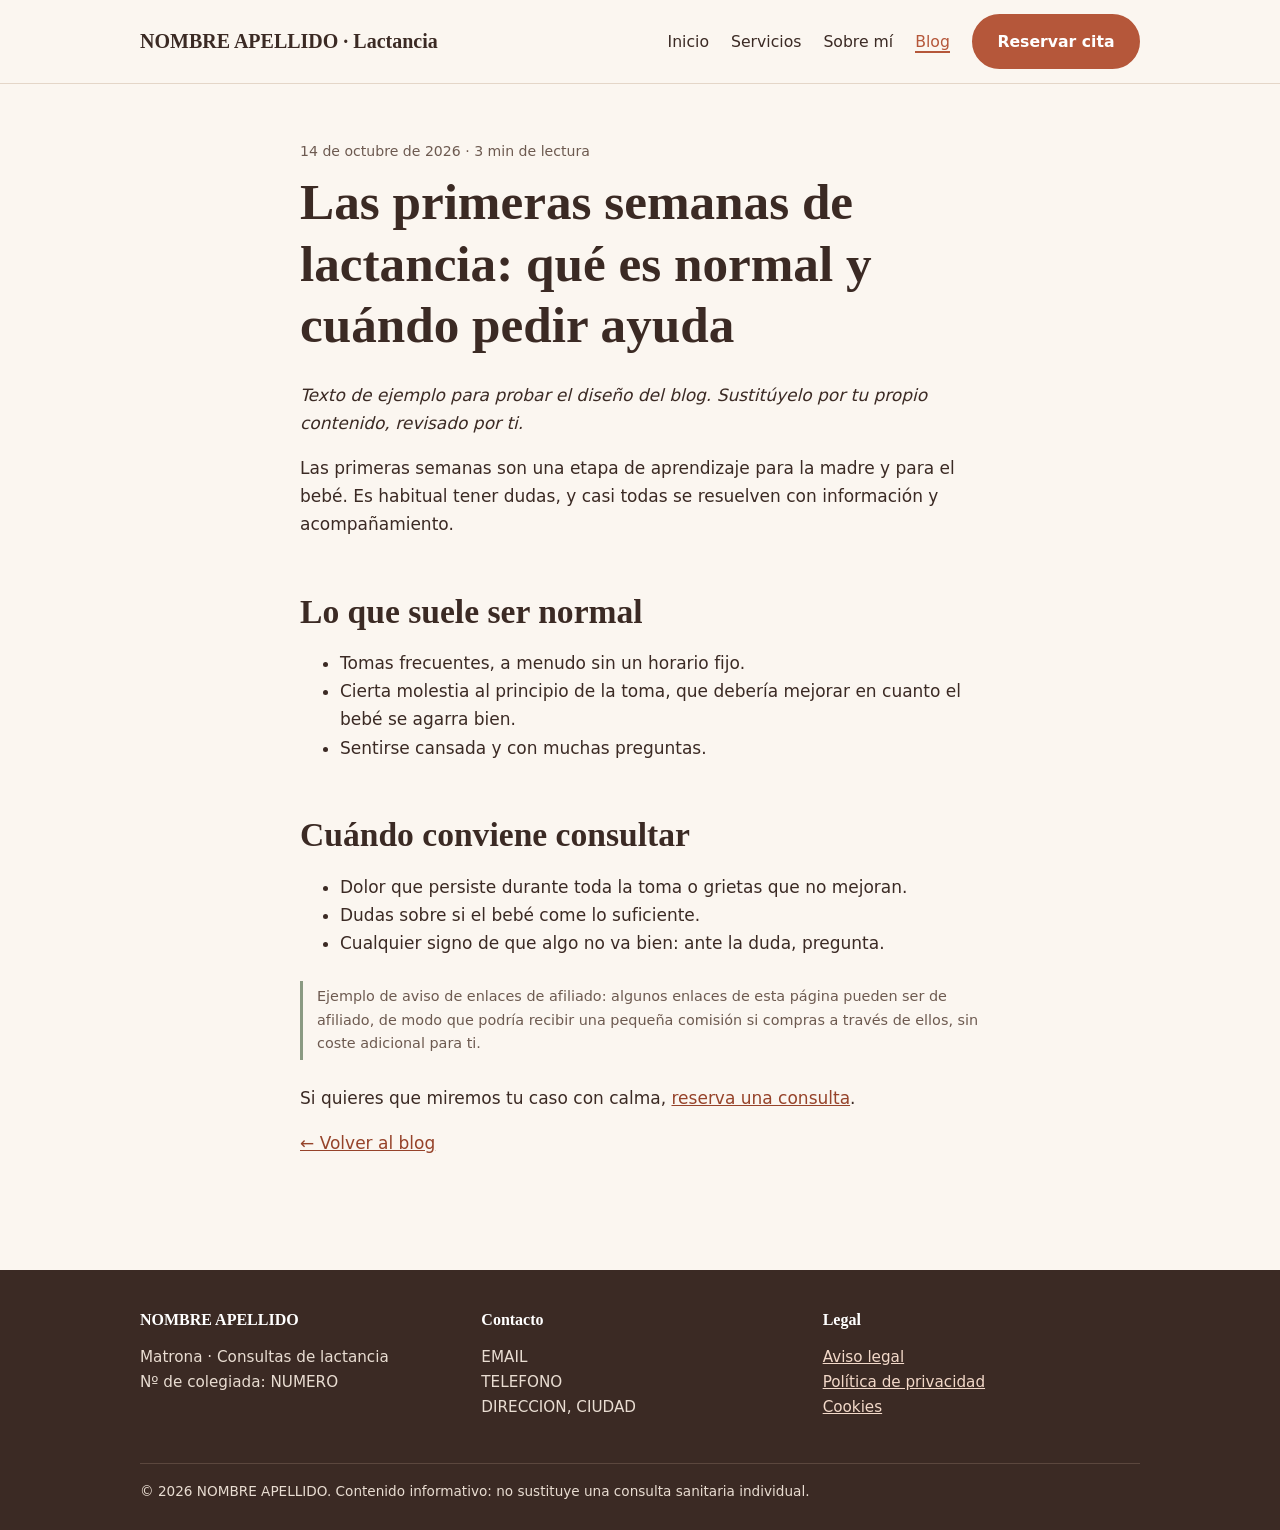
==== articulo-primeras-semanas.html @ ddde4c58 "First version" ====
<!doctype html>
<html lang="es">
<head>
  <meta charset="utf-8">
  <meta name="viewport" content="width=device-width, initial-scale=1">
  <title>Las primeras semanas de lactancia · NOMBRE APELLIDO, matrona</title>
  <meta name="description" content="Qué suele ser normal en las primeras semanas de lactancia y cuándo conviene pedir ayuda.">
  <link rel="stylesheet" href="styles.css">
</head>
<body>
  <header class="sitio">
    <div class="wrap">
      <a class="marca" href="index.html">NOMBRE APELLIDO · Lactancia</a>
      <nav aria-label="Principal">
        <ul>
          <li><a href="index.html">Inicio</a></li>
          <li><a href="servicios.html">Servicios</a></li>
          <li><a href="sobre-mi.html">Sobre mí</a></li>
          <li><a href="blog.html" aria-current="page">Blog</a></li>
          <li><a class="boton" href="reservar.html">Reservar cita</a></li>
        </ul>
      </nav>
    </div>
  </header>

  <main>
    <section class="bloque">
      <div class="wrap estrecho">
        <article class="texto">
          <div class="meta">14 de octubre de 2026 · 3 min de lectura</div>
          <h1>Las primeras semanas de lactancia: qué es normal y cuándo pedir ayuda</h1>

          <p><em>Texto de ejemplo para probar el diseño del blog. Sustitúyelo por tu propio contenido, revisado por ti.</em></p>

          <p>Las primeras semanas son una etapa de aprendizaje para la madre y para el bebé. Es habitual tener dudas, y casi todas se resuelven con información y acompañamiento.</p>

          <h2>Lo que suele ser normal</h2>
          <ul>
            <li>Tomas frecuentes, a menudo sin un horario fijo.</li>
            <li>Cierta molestia al principio de la toma, que debería mejorar en cuanto el bebé se agarra bien.</li>
            <li>Sentirse cansada y con muchas preguntas.</li>
          </ul>

          <h2>Cuándo conviene consultar</h2>
          <ul>
            <li>Dolor que persiste durante toda la toma o grietas que no mejoran.</li>
            <li>Dudas sobre si el bebé come lo suficiente.</li>
            <li>Cualquier signo de que algo no va bien: ante la duda, pregunta.</li>
          </ul>

          <div class="divulgacion">
            Ejemplo de aviso de enlaces de afiliado: algunos enlaces de esta página pueden ser de afiliado, de modo que podría recibir una pequeña comisión si compras a través de ellos, sin coste adicional para ti.
          </div>

          <p>Si quieres que miremos tu caso con calma, <a href="reservar.html">reserva una consulta</a>.</p>
          <p><a href="blog.html">← Volver al blog</a></p>
        </article>
      </div>
    </section>
  </main>

  <footer class="sitio">
    <div class="wrap">
      <div class="columnas">
        <div>
          <h3>NOMBRE APELLIDO</h3>
          <p>Matrona · Consultas de lactancia<br>Nº de colegiada: NUMERO</p>
        </div>
        <div>
          <h3>Contacto</h3>
          <p>EMAIL<br>TELEFONO<br>DIRECCION, CIUDAD</p>
        </div>
        <div>
          <h3>Legal</h3>
          <p><a href="aviso-legal.html">Aviso legal</a><br><a href="aviso-legal.html#privacidad">Política de privacidad</a><br><a href="aviso-legal.html#cookies">Cookies</a></p>
        </div>
      </div>
      <div class="copia">© 2026 NOMBRE APELLIDO. Contenido informativo: no sustituye una consulta sanitaria individual.</div>
    </div>
  </footer>
</body>
</html>
---- styles.css ----
:root {
  --crema: #fbf6f0;
  --crema-2: #f3e9de;
  --tinta: #3b2a24;
  --tinta-suave: #6d5a50;
  --terracota: #b5573a;
  --terracota-oscuro: #96432a;
  --salvia: #8a9a82;
  --linea: #e4d6c8;
  --radio: 14px;
}

* { box-sizing: border-box; }

html { scroll-behavior: smooth; }

body {
  margin: 0;
  background: var(--crema);
  color: var(--tinta);
  font-family: system-ui, -apple-system, "Segoe UI", Roboto, sans-serif;
  line-height: 1.65;
  font-size: 17px;
}

h1, h2, h3 {
  font-family: Georgia, "Times New Roman", serif;
  font-weight: 600;
  line-height: 1.2;
  margin: 0 0 .5em;
}
h1 { font-size: clamp(2rem, 5vw, 3.2rem); }
h2 { font-size: clamp(1.5rem, 3.5vw, 2.1rem); }
h3 { font-size: 1.2rem; }

a { color: var(--terracota-oscuro); }
a:hover { color: var(--terracota); }

.wrap { max-width: 1040px; margin: 0 auto; padding: 0 20px; }
.estrecho { max-width: 720px; }

/* Cabecera */
header.sitio {
  background: var(--crema);
  border-bottom: 1px solid var(--linea);
  position: sticky;
  top: 0;
  z-index: 10;
}
header.sitio .wrap {
  display: flex;
  align-items: center;
  justify-content: space-between;
  gap: 16px;
  padding-top: 14px;
  padding-bottom: 14px;
  flex-wrap: wrap;
}
.marca {
  font-family: Georgia, serif;
  font-size: 1.25rem;
  font-weight: 600;
  color: var(--tinta);
  text-decoration: none;
}
nav ul {
  list-style: none;
  display: flex;
  gap: 6px 22px;
  margin: 0;
  padding: 0;
  flex-wrap: wrap;
  align-items: center;
}
nav a {
  text-decoration: none;
  color: var(--tinta);
  font-size: .98rem;
}
nav a:hover, nav a[aria-current="page"] { color: var(--terracota); }
nav a[aria-current="page"] { border-bottom: 2px solid var(--terracota); }

/* Botones */
.boton {
  display: inline-block;
  background: var(--terracota);
  color: #fff;
  padding: .8em 1.5em;
  border-radius: 999px;
  text-decoration: none;
  font-weight: 600;
  border: 2px solid var(--terracota);
  transition: background .15s;
}
.boton:hover { background: var(--terracota-oscuro); border-color: var(--terracota-oscuro); color: #fff; }
.boton.suave { background: transparent; color: var(--terracota-oscuro); }
.boton.suave:hover { background: var(--crema-2); color: var(--terracota-oscuro); }

/* Portada */
.portada { padding: 72px 0 56px; }
.portada .wrap {
  display: grid;
  grid-template-columns: 1.15fr .85fr;
  gap: 40px;
  align-items: center;
}
.portada p.entrada { font-size: 1.2rem; color: var(--tinta-suave); max-width: 34em; }
.portada .acciones { display: flex; gap: 12px; flex-wrap: wrap; margin-top: 24px; }
.retrato {
  aspect-ratio: 4 / 5;
  border-radius: 200px 200px var(--radio) var(--radio);
  background: linear-gradient(160deg, var(--crema-2), #ead7c4);
  border: 1px solid var(--linea);
  display: flex;
  align-items: center;
  justify-content: center;
  text-align: center;
  padding: 24px;
  color: var(--tinta-suave);
  font-size: .95rem;
}

/* Secciones */
section.bloque { padding: 56px 0; }
section.bloque.alt { background: var(--crema-2); }
.cabecera-bloque { margin-bottom: 28px; max-width: 40em; }
.cabecera-bloque p { color: var(--tinta-suave); margin: 0; }

.tarjetas {
  display: grid;
  grid-template-columns: repeat(auto-fit, minmax(250px, 1fr));
  gap: 20px;
}
.tarjeta {
  background: #fff;
  border: 1px solid var(--linea);
  border-radius: var(--radio);
  padding: 24px;
  display: flex;
  flex-direction: column;
}
.tarjeta p { margin: 0 0 12px; color: var(--tinta-suave); }
.tarjeta .detalle { font-size: .92rem; color: var(--tinta-suave); margin-top: auto; padding-top: 12px; border-top: 1px dashed var(--linea); }
.precio {
  font-family: Georgia, serif;
  font-size: 1.6rem;
  color: var(--terracota-oscuro);
  margin: 4px 0 8px;
}

.pasos { counter-reset: paso; list-style: none; padding: 0; margin: 0; display: grid; gap: 16px; }
.pasos li {
  counter-increment: paso;
  position: relative;
  padding-left: 52px;
}
.pasos li::before {
  content: counter(paso);
  position: absolute;
  left: 0;
  top: 0;
  width: 36px;
  height: 36px;
  border-radius: 50%;
  background: var(--salvia);
  color: #fff;
  font-weight: 700;
  display: flex;
  align-items: center;
  justify-content: center;
}

/* Reserva */
.reserva-marco {
  border: 1px solid var(--linea);
  border-radius: var(--radio);
  overflow: hidden;
  background: #fff;
}
.reserva-marco iframe { width: 100%; height: 720px; border: 0; display: block; }

.aviso {
  background: #fff8e6;
  border: 1px solid #ecd9a0;
  border-radius: var(--radio);
  padding: 14px 18px;
  font-size: .95rem;
  margin: 0 0 24px;
}

/* Blog */
.lista-articulos { display: grid; gap: 20px; }
.articulo-resumen {
  background: #fff;
  border: 1px solid var(--linea);
  border-radius: var(--radio);
  padding: 24px;
}
.articulo-resumen h3 { margin-bottom: .3em; }
.articulo-resumen h3 a { text-decoration: none; color: var(--tinta); }
.articulo-resumen h3 a:hover { color: var(--terracota); }
.meta { font-size: .88rem; color: var(--tinta-suave); margin-bottom: 8px; }

article.texto h2 { margin-top: 1.6em; }
article.texto p, article.texto li { max-width: 40em; }

.divulgacion {
  font-size: .9rem;
  color: var(--tinta-suave);
  border-left: 3px solid var(--salvia);
  padding: 4px 0 4px 14px;
  margin: 24px 0;
}

/* Pie */
footer.sitio {
  background: var(--tinta);
  color: #e9ddd2;
  padding: 40px 0 28px;
  margin-top: 40px;
  font-size: .95rem;
}
footer.sitio a { color: #f3d9c9; }
footer.sitio .columnas {
  display: grid;
  grid-template-columns: repeat(auto-fit, minmax(220px, 1fr));
  gap: 24px;
}
footer.sitio h3 { color: #fff; font-size: 1rem; }
footer.sitio .copia { margin-top: 28px; padding-top: 16px; border-top: 1px solid #5b473e; font-size: .85rem; }

@media (max-width: 760px) {
  .portada { padding-top: 40px; }
  .portada .wrap { grid-template-columns: 1fr; }
  .retrato { max-width: 320px; }
  .reserva-marco iframe { height: 820px; }
}
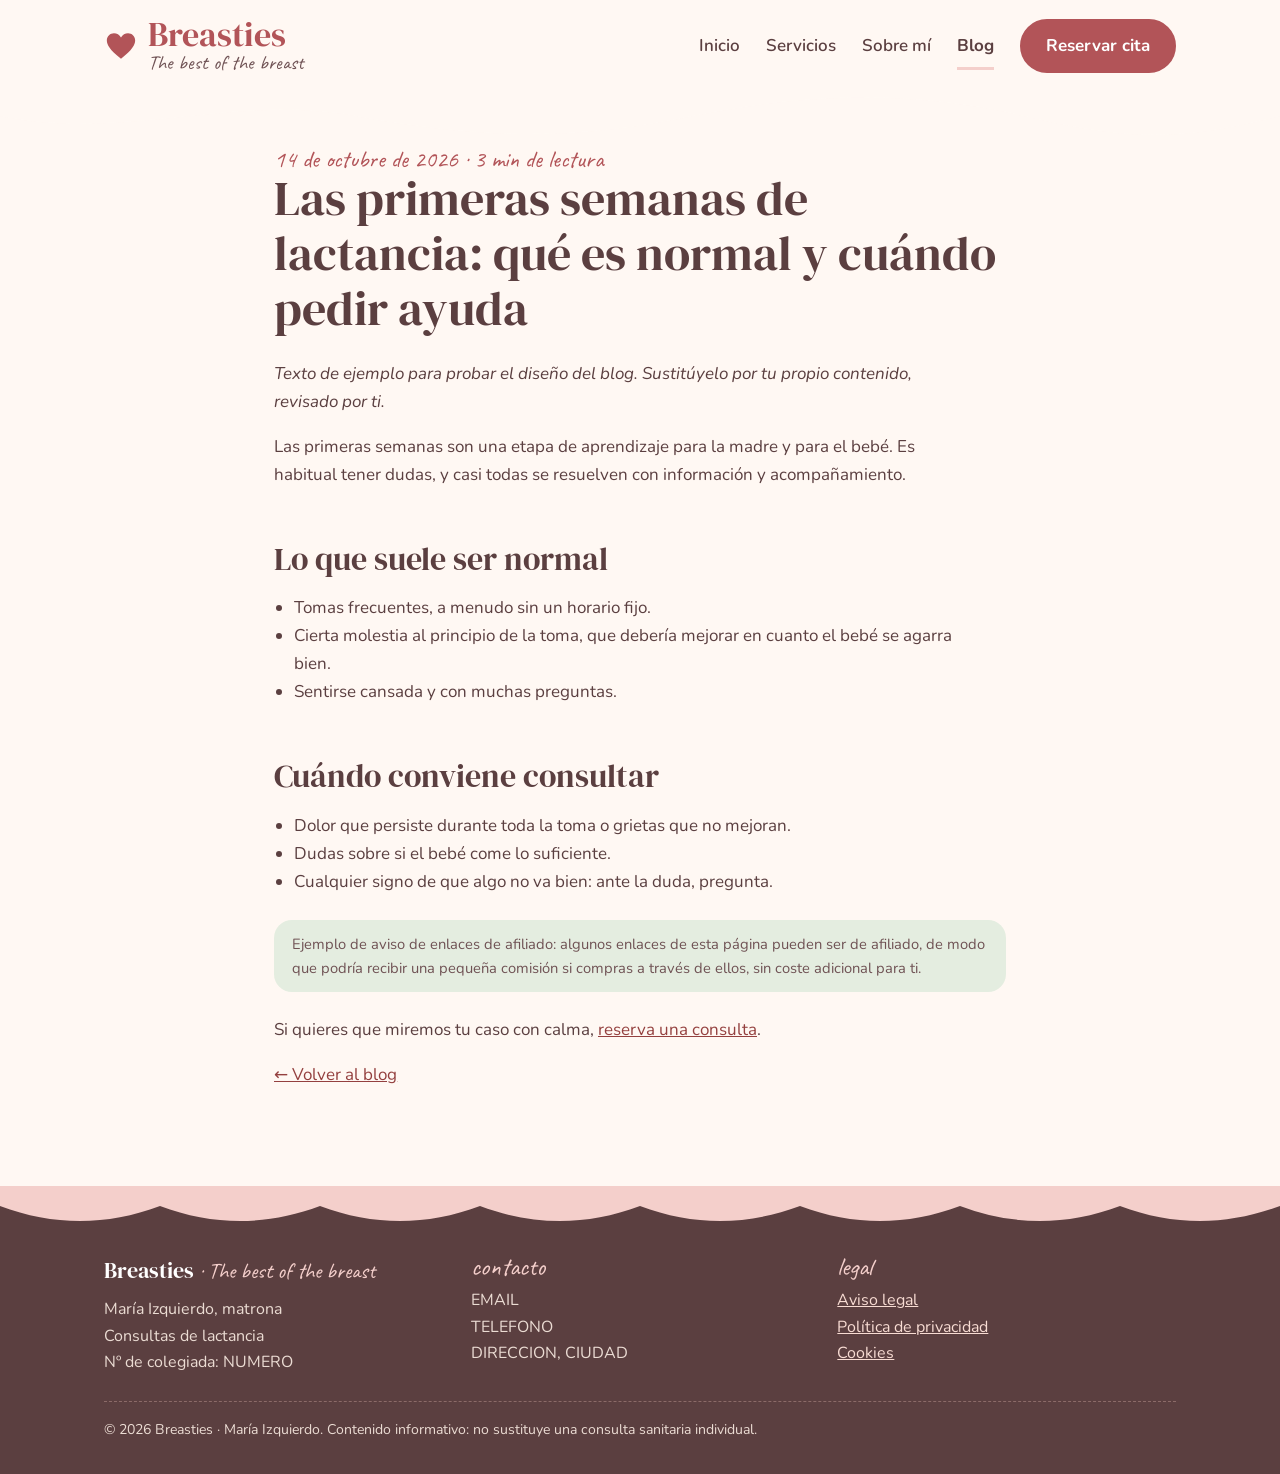
==== commit b6fea342: "Actualizar UI" ====
--- a/articulo-primeras-semanas.html
+++ b/articulo-primeras-semanas.html
@@ -3,14 +3,38 @@
 <head>
   <meta charset="utf-8">
   <meta name="viewport" content="width=device-width, initial-scale=1">
-  <title>Las primeras semanas de lactancia · NOMBRE APELLIDO, matrona</title>
-  <meta name="description" content="Qué suele ser normal en las primeras semanas de lactancia y cuándo conviene pedir ayuda.">
+  <title>Las primeras semanas de lactancia · Breasties</title>
+  <meta name="description" content="Qué es normal en las primeras semanas de lactancia y cuándo pedir ayuda.">
+  <link rel="preconnect" href="https://fonts.googleapis.com">
+  <link href="https://fonts.googleapis.com/css2?family=DM+Serif+Display:ital@0;1&family=Nunito:wght@400;600;700&family=Caveat:wght@500;700&display=swap" rel="stylesheet">
   <link rel="stylesheet" href="styles.css">
 </head>
 <body>
+  <svg width="0" height="0" style="position:absolute" aria-hidden="true" focusable="false">
+  <defs>
+    <filter id="acuarela" x="-20%" y="-20%" width="140%" height="140%">
+      <feTurbulence type="fractalNoise" baseFrequency="0.018" numOctaves="3" seed="7" result="ruido"/>
+      <feDisplacementMap in="SourceGraphic" in2="ruido" scale="16" xChannelSelector="R" yChannelSelector="G" result="desp"/>
+      <feGaussianBlur in="desp" stdDeviation="1.4"/>
+    </filter>
+    <symbol id="chispa" viewBox="-12 -12 24 24"><path d="M0 -11 C1 -4 4 -1 11 0 C4 1 1 4 0 11 C-1 4 -4 1 -11 0 C-4 -1 -1 -4 0 -11Z" fill="currentColor"/></symbol>
+    <symbol id="corazon" viewBox="0 0 24 24"><path d="M12 21 C4 15 2 11 2 8 C2 5 4.5 3 7 3 C9 3 11 4 12 6 C13 4 15 3 17 3 C19.5 3 22 5 22 8 C22 11 20 15 12 21Z" fill="currentColor"/></symbol>
+    <symbol id="nube" viewBox="0 0 120 70"><path d="M30 64 C10 64 4 40 24 34 C24 12 54 4 66 22 C78 8 108 20 100 44 C116 46 114 64 96 64 Z" fill="currentColor"/></symbol>
+    <symbol id="ramita" viewBox="0 0 40 80">
+      <path d="M20 78 C21 52 20 30 20 4" stroke="currentColor" stroke-width="2" fill="none" stroke-linecap="round"/>
+      <path d="M20 60 C8 58 4 48 6 40 C16 42 20 50 20 60Z" fill="currentColor"/>
+      <path d="M20 48 C32 46 36 36 34 28 C24 30 20 38 20 48Z" fill="currentColor"/>
+      <path d="M20 32 C10 30 8 22 10 16 C18 18 20 24 20 32Z" fill="currentColor"/>
+      <path d="M20 20 C28 18 30 12 28 6 C22 8 20 14 20 20Z" fill="currentColor"/>
+    </symbol>
+  </defs>
+</svg>
   <header class="sitio">
     <div class="wrap">
-      <a class="marca" href="index.html">NOMBRE APELLIDO · Lactancia</a>
+      <a class="marca" href="index.html">
+        <svg viewBox="0 0 24 24" aria-hidden="true"><use href="#corazon"/></svg>
+        <span class="marca-texto"><span class="marca-nombre">Breasties</span><span class="marca-lema">The best of the breast</span></span>
+      </a>
       <nav aria-label="Principal">
         <ul>
           <li><a href="index.html">Inicio</a></li>
@@ -24,7 +48,8 @@
   </header>
 
   <main>
-    <section class="bloque">
+    <div class="ola" style="--de:var(--crema);--a:var(--crema)" aria-hidden="true"><svg viewBox="0 0 1440 60" preserveAspectRatio="none"><path d="M0 30 C140 62 260 2 400 30 S640 62 780 30 S1040 0 1160 32 S1340 58 1440 30 V60 H0Z"/></svg></div>
+    <section class="bloque crema" style="padding-top:8px">
       <div class="wrap estrecho">
         <article class="texto">
           <div class="meta">14 de octubre de 2026 · 3 min de lectura</div>
@@ -58,24 +83,24 @@
       </div>
     </section>
   </main>
-
+<div class="escalopes" aria-hidden="true"><svg viewBox="0 0 1440 60" preserveAspectRatio="none"><path d="M0 0 H1440 V30 C1380 60 1320 60 1260 30 C1200 60 1140 60 1080 30 C1020 60 960 60 900 30 C840 60 780 60 720 30 C660 60 600 60 540 30 C480 60 420 60 360 30 C300 60 240 60 180 30 C120 60 60 60 0 30Z" fill="#f4cfcb"/><path d="M0 30 C60 60 120 60 180 30 C240 60 300 60 360 30 C420 60 480 60 540 30 C600 60 660 60 720 30 C780 60 840 60 900 30 C960 60 1020 60 1080 30 C1140 60 1200 60 1260 30 C1320 60 1380 60 1440 30 V60 H0Z" fill="#5b3f40"/></svg></div>
   <footer class="sitio">
     <div class="wrap">
       <div class="columnas">
         <div>
-          <h3>NOMBRE APELLIDO</h3>
-          <p>Matrona · Consultas de lactancia<br>Nº de colegiada: NUMERO</p>
+          <div class="nombre">Breasties <span>· The best of the breast</span></div>
+          <p>María Izquierdo, matrona<br>Consultas de lactancia<br>Nº de colegiada: NUMERO</p>
         </div>
         <div>
-          <h3>Contacto</h3>
+          <div class="titulo">contacto</div>
           <p>EMAIL<br>TELEFONO<br>DIRECCION, CIUDAD</p>
         </div>
         <div>
-          <h3>Legal</h3>
+          <div class="titulo">legal</div>
           <p><a href="aviso-legal.html">Aviso legal</a><br><a href="aviso-legal.html#privacidad">Política de privacidad</a><br><a href="aviso-legal.html#cookies">Cookies</a></p>
         </div>
       </div>
-      <div class="copia">© 2026 NOMBRE APELLIDO. Contenido informativo: no sustituye una consulta sanitaria individual.</div>
+      <div class="copia">© 2026 Breasties · María Izquierdo. Contenido informativo: no sustituye una consulta sanitaria individual.</div>
     </div>
   </footer>
 </body>
--- a/styles.css
+++ b/styles.css
@@ -1,237 +1,438 @@
+/* ============================================================
+   Breasties · The best of the breast
+   Estilo "cuento acuarelado": rosa empolvado, crema, melocotón y salvia.
+   Para cambiar los colores de toda la web, edita las variables de aquí abajo.
+   ============================================================ */
 :root {
-  --crema: #fbf6f0;
-  --crema-2: #f3e9de;
-  --tinta: #3b2a24;
-  --tinta-suave: #6d5a50;
-  --terracota: #b5573a;
-  --terracota-oscuro: #96432a;
-  --salvia: #8a9a82;
-  --linea: #e4d6c8;
-  --radio: 14px;
+  --crema: #fff8f3;
+  --crema-2: #fffdf9;
+  --rosa-claro: #fce8e4;
+  --rosa: #f4cfcb;
+  --rosa-fuerte: #e9a7a2;
+  --durazno: #fbe3d3;
+  --salvia-claro: #e4ede0;
+  --salvia: #cfddcb;
+  --salvia-oscuro: #3f5a41;
+  --tinta: #5b3f40;
+  --tinta-suave: #6f5254;
+  --acento: #b25458;          /* color principal: botones, marca, enlaces */
+  --acento-oscuro: #94403f;
+  --oro: #e3b25c;
+  --serif: "DM Serif Display", Georgia, "Times New Roman", serif;
+  --manuscrita: "Caveat", "Segoe Print", cursive;
+  --texto: "Nunito", system-ui, -apple-system, "Segoe UI", Roboto, sans-serif;
 }
 
 * { box-sizing: border-box; }
-
 html { scroll-behavior: smooth; }
 
 body {
   margin: 0;
   background: var(--crema);
   color: var(--tinta);
-  font-family: system-ui, -apple-system, "Segoe UI", Roboto, sans-serif;
+  font-family: var(--texto);
   line-height: 1.65;
   font-size: 17px;
+  overflow-x: hidden;
 }
 
 h1, h2, h3 {
-  font-family: Georgia, "Times New Roman", serif;
-  font-weight: 600;
-  line-height: 1.2;
+  font-family: var(--serif);
+  font-weight: 400;
+  line-height: 1.15;
   margin: 0 0 .5em;
 }
-h1 { font-size: clamp(2rem, 5vw, 3.2rem); }
-h2 { font-size: clamp(1.5rem, 3.5vw, 2.1rem); }
-h3 { font-size: 1.2rem; }
-
-a { color: var(--terracota-oscuro); }
-a:hover { color: var(--terracota); }
-
-.wrap { max-width: 1040px; margin: 0 auto; padding: 0 20px; }
-.estrecho { max-width: 720px; }
-
-/* Cabecera */
-header.sitio {
-  background: var(--crema);
-  border-bottom: 1px solid var(--linea);
-  position: sticky;
-  top: 0;
-  z-index: 10;
-}
+h1 { font-size: clamp(1.9rem, 4vw, 3rem); }
+h2 { font-size: clamp(1.8rem, 4vw, 2.8rem); }
+h3 { font-size: 1.6rem; }
+
+a { color: var(--acento-oscuro); }
+a:hover { color: var(--acento); }
+
+.wrap { max-width: 1120px; margin: 0 auto; padding: 0 24px; }
+.estrecho { max-width: 780px; }
+
+.manuscrita {
+  font-family: var(--manuscrita);
+  font-size: 1.75rem;
+  line-height: 1;
+  color: var(--acento);
+  margin: 0 0 8px;
+}
+
+.centrado { text-align: center; }
+
+/* ---------- Cabecera ---------- */
+header.sitio { background: var(--crema); }
 header.sitio .wrap {
   display: flex;
+  flex-wrap: wrap;
   align-items: center;
   justify-content: space-between;
-  gap: 16px;
-  padding-top: 14px;
-  padding-bottom: 14px;
-  flex-wrap: wrap;
+  gap: 14px 28px;
+  padding-top: 18px;
+  padding-bottom: 18px;
 }
 .marca {
-  font-family: Georgia, serif;
-  font-size: 1.25rem;
-  font-weight: 600;
+  display: flex;
+  align-items: center;
+  gap: 10px;
+  text-decoration: none;
   color: var(--tinta);
-  text-decoration: none;
-}
+}
+.marca svg { width: 34px; height: 34px; color: var(--acento); flex: none; }
+.marca-texto { display: flex; flex-direction: column; }
+.marca-nombre { font-family: var(--serif); font-size: 2.1rem; line-height: 1; color: var(--acento); }
+.marca-lema { font-family: var(--manuscrita); font-size: 1.25rem; line-height: 1.1; color: var(--tinta-suave); }
+
 nav ul {
   list-style: none;
-  display: flex;
-  gap: 6px 22px;
   margin: 0;
   padding: 0;
+  display: flex;
   flex-wrap: wrap;
   align-items: center;
+  gap: 6px 26px;
 }
 nav a {
   text-decoration: none;
   color: var(--tinta);
-  font-size: .98rem;
-}
-nav a:hover, nav a[aria-current="page"] { color: var(--terracota); }
-nav a[aria-current="page"] { border-bottom: 2px solid var(--terracota); }
-
-/* Botones */
+  font-weight: 600;
+  padding: 10px 0;
+}
+nav a:hover { color: var(--acento); }
+nav a[aria-current="page"]:not(.boton) { font-weight: 700; border-bottom: 3px solid var(--rosa); }
+
+/* ---------- Botones ---------- */
 .boton {
   display: inline-block;
-  background: var(--terracota);
+  background: var(--acento);
   color: #fff;
-  padding: .8em 1.5em;
+  font-weight: 700;
+  text-decoration: none;
+  padding: 12px 26px;
   border-radius: 999px;
-  text-decoration: none;
-  font-weight: 600;
-  border: 2px solid var(--terracota);
-  transition: background .15s;
-}
-.boton:hover { background: var(--terracota-oscuro); border-color: var(--terracota-oscuro); color: #fff; }
-.boton.suave { background: transparent; color: var(--terracota-oscuro); }
-.boton.suave:hover { background: var(--crema-2); color: var(--terracota-oscuro); }
-
-/* Portada */
-.portada { padding: 72px 0 56px; }
+  border: 2px solid var(--acento);
+  transition: filter .15s, transform .15s;
+}
+.boton:hover { color: #fff; filter: brightness(.93); transform: translateY(-1px); }
+nav a.boton { color: #fff; padding: 11px 24px; }
+.boton.grande { font-size: 1.1rem; padding: 15px 32px; box-shadow: 0 6px 0 var(--rosa-fuerte); }
+.boton.suave {
+  background: var(--rosa-claro);
+  color: #7e3436;
+  border: 2px dashed var(--rosa-fuerte);
+  box-shadow: none;
+}
+.boton.suave:hover { color: #7e3436; }
+.boton.oscuro { background: var(--tinta); border-color: var(--tinta); box-shadow: 0 6px 0 var(--acento); }
+
+/* ---------- Ondas entre secciones ---------- */
+.ola { background: var(--de, var(--crema)); line-height: 0; }
+.ola svg { display: block; width: 100%; height: 48px; margin-bottom: -1px; }
+.ola path { fill: var(--a, var(--crema)); }
+
+/* ---------- Portada ---------- */
+.portada { background: var(--crema); padding: 28px 0 72px; }
 .portada .wrap {
   display: grid;
-  grid-template-columns: 1.15fr .85fr;
+  grid-template-columns: repeat(auto-fit, minmax(min(380px, 100%), 1fr));
   gap: 40px;
   align-items: center;
 }
-.portada p.entrada { font-size: 1.2rem; color: var(--tinta-suave); max-width: 34em; }
-.portada .acciones { display: flex; gap: 12px; flex-wrap: wrap; margin-top: 24px; }
-.retrato {
-  aspect-ratio: 4 / 5;
-  border-radius: 200px 200px var(--radio) var(--radio);
-  background: linear-gradient(160deg, var(--crema-2), #ead7c4);
-  border: 1px solid var(--linea);
-  display: flex;
+.titular { position: relative; margin-bottom: 26px; }
+.marca-grande {
+  font-family: var(--serif);
+  font-size: clamp(4rem, 10vw, 7.4rem);
+  line-height: .95;
+  letter-spacing: -.01em;
+  color: var(--acento);
+}
+.lema {
+  font-family: var(--manuscrita);
+  font-weight: 700;
+  font-size: clamp(1.9rem, 3.4vw, 2.7rem);
+  line-height: 1.1;
+  margin-top: 4px;
+  display: flex;
+  align-items: center;
+  gap: 10px;
+}
+.lema svg { width: 26px; height: 26px; color: var(--rosa-fuerte); }
+.firma { margin-top: 14px; font-weight: 700; color: var(--tinta-suave); letter-spacing: .02em; }
+.portada h1 { font-size: clamp(1.8rem, 3.4vw, 2.6rem); margin: 0 0 20px; }
+.portada h1 em { color: var(--acento); }
+.portada p.entrada { font-size: 1.25rem; color: var(--tinta-suave); max-width: 31em; margin: 0 0 28px; }
+.acciones { display: flex; flex-wrap: wrap; gap: 14px; }
+
+/* Fotos + dibujos de la portada */
+.escena { position: relative; width: 100%; max-width: 480px; min-height: 540px; margin: 0 auto; }
+.escena > svg.fondo { position: absolute; inset: 0; width: 100%; height: 100%; }
+.garabato { position: absolute; }
+.flota { animation: flota 7s ease-in-out infinite; }
+.flota2 { animation: flota 9s ease-in-out infinite reverse; }
+@keyframes flota {
+  0% { transform: translateY(0); }
+  50% { transform: translateY(-8px); }
+  100% { transform: translateY(0); }
+}
+@media (prefers-reduced-motion: reduce) {
+  .flota, .flota2 { animation: none; }
+}
+
+/* Marcos de foto: sustituye el texto por <img src="foto.jpg" alt="..."> */
+.foto {
+  display: flex;
+  flex-direction: column;
   align-items: center;
   justify-content: center;
+  gap: 10px;
   text-align: center;
   padding: 24px;
   color: var(--tinta-suave);
-  font-size: .95rem;
-}
-
-/* Secciones */
-section.bloque { padding: 56px 0; }
-section.bloque.alt { background: var(--crema-2); }
-.cabecera-bloque { margin-bottom: 28px; max-width: 40em; }
-.cabecera-bloque p { color: var(--tinta-suave); margin: 0; }
-
-.tarjetas {
-  display: grid;
-  grid-template-columns: repeat(auto-fit, minmax(250px, 1fr));
-  gap: 20px;
-}
-.tarjeta {
-  background: #fff;
-  border: 1px solid var(--linea);
-  border-radius: var(--radio);
-  padding: 24px;
-  display: flex;
-  flex-direction: column;
-}
-.tarjeta p { margin: 0 0 12px; color: var(--tinta-suave); }
-.tarjeta .detalle { font-size: .92rem; color: var(--tinta-suave); margin-top: auto; padding-top: 12px; border-top: 1px dashed var(--linea); }
-.precio {
-  font-family: Georgia, serif;
-  font-size: 1.6rem;
-  color: var(--terracota-oscuro);
-  margin: 4px 0 8px;
-}
-
-.pasos { counter-reset: paso; list-style: none; padding: 0; margin: 0; display: grid; gap: 16px; }
-.pasos li {
-  counter-increment: paso;
-  position: relative;
-  padding-left: 52px;
-}
-.pasos li::before {
-  content: counter(paso);
+  font-family: var(--manuscrita);
+  font-size: 1.5rem;
+  line-height: 1.15;
+  overflow: hidden;
+}
+.foto img { width: 100%; height: 100%; object-fit: cover; border-radius: inherit; display: block; }
+.foto-arco {
+  position: absolute;
+  left: 17%;
+  top: 26px;
+  width: 64%;
+  height: 440px;
+  border-radius: 999px 999px 28px 28px;
+  background: linear-gradient(165deg, var(--rosa-claro), #f8d2c4);
+  border: 8px solid var(--crema);
+  box-shadow: 0 14px 30px rgba(91, 63, 64, .14);
+}
+.foto-redonda {
+  position: absolute;
+  right: 0;
+  bottom: 22px;
+  width: 150px;
+  height: 150px;
+  padding: 14px;
+  border-radius: 50%;
+  background: var(--salvia-claro);
+  border: 7px solid var(--crema);
+  box-shadow: 0 10px 22px rgba(91, 63, 64, .14);
+  color: var(--salvia-oscuro);
+  font-size: 1.3rem;
+}
+.pegatina {
   position: absolute;
   left: 0;
-  top: 0;
-  width: 36px;
-  height: 36px;
+  bottom: 56px;
+  width: 118px;
+  height: 118px;
   border-radius: 50%;
-  background: var(--salvia);
-  color: #fff;
+  background: var(--crema-2);
+  border: 2px dashed var(--rosa-fuerte);
+  transform: rotate(-9deg);
+  display: flex;
+  flex-direction: column;
+  align-items: center;
+  justify-content: center;
+  text-align: center;
+  color: var(--acento-oscuro);
+  font-family: var(--manuscrita);
+  font-size: 1.5rem;
+  line-height: 1;
+  box-shadow: 0 6px 14px rgba(91, 63, 64, .1);
+}
+.pegatina svg { width: 22px; height: 22px; color: var(--acento); margin-bottom: 4px; }
+
+.polaroid {
+  position: absolute;
+  right: 0;
+  bottom: 18px;
+  width: 210px;
+  background: var(--crema-2);
+  padding: 12px 12px 40px;
+  box-shadow: 0 12px 26px rgba(91, 63, 64, .18);
+  transform: rotate(5deg);
+}
+.polaroid::before {
+  content: "";
+  position: absolute;
+  top: -14px;
+  left: 50%;
+  margin-left: -45px;
+  width: 90px;
+  height: 28px;
+  background: rgba(233, 167, 162, .75);
+  transform: rotate(-4deg);
+}
+.polaroid .foto { height: 190px; padding: 14px; background: linear-gradient(160deg, var(--durazno), var(--rosa)); font-size: 1.4rem; }
+
+/* ---------- Secciones ---------- */
+section.bloque { padding: 40px 0 80px; }
+section.rosa { background: var(--rosa-claro); }
+section.salvia { background: var(--salvia-claro); padding-bottom: 88px; }
+section.crema { background: var(--crema); }
+.cabecera-bloque { text-align: center; max-width: 36em; margin: 0 auto 44px; }
+.cabecera-bloque h1, .cabecera-bloque h2 { margin: 0 0 12px; }
+.cabecera-bloque p { margin: 0; color: var(--tinta-suave); }
+
+/* Tarjetas de servicios */
+.tarjetas {
+  display: grid;
+  grid-template-columns: repeat(auto-fit, minmax(min(280px, 100%), 1fr));
+  gap: 28px;
+}
+.tarjeta {
+  background: var(--crema-2);
+  padding: 32px 28px 26px;
+  display: flex;
+  flex-direction: column;
+  gap: 10px;
+}
+.tarjeta h2, .tarjeta h3 { font-size: 1.65rem; margin: 0; }
+.tarjeta p { margin: 0; color: var(--tinta-suave); }
+.tarjeta svg.icono { width: 72px; height: 72px; }
+.tarjeta .pie-tarjeta { margin-top: auto; padding-top: 14px; }
+.tarjeta:nth-child(3n+1) { border-radius: 36px 36px 36px 12px; box-shadow: 0 10px 0 var(--rosa); transform: rotate(-1.2deg); }
+.tarjeta:nth-child(3n+2) { border-radius: 36px 36px 12px 36px; box-shadow: 0 10px 0 #bfd3bb; transform: rotate(.8deg); }
+.tarjeta:nth-child(3n+3) { border-radius: 12px 36px 36px 36px; box-shadow: 0 10px 0 #f6d3bc; transform: rotate(-.6deg); }
+.pildora {
+  display: inline-block;
   font-weight: 700;
+  font-size: .95rem;
+  padding: 5px 16px;
+  border-radius: 999px;
+  background: var(--rosa-claro);
+  color: #7e3436;
+}
+.tarjeta:nth-child(3n+2) .pildora { background: var(--salvia-claro); color: var(--salvia-oscuro); }
+.tarjeta:nth-child(3n+3) .pildora { background: var(--durazno); color: #7a4630; }
+.precio { font-family: var(--serif); font-size: 2rem; color: var(--acento-oscuro); line-height: 1.1; }
+
+/* Pasos */
+.pasos {
+  list-style: none;
+  margin: 0;
+  padding: 0;
+  display: grid;
+  grid-template-columns: repeat(auto-fit, minmax(min(240px, 100%), 1fr));
+  gap: 32px 28px;
+}
+.pasos li { display: flex; flex-direction: column; align-items: center; text-align: center; gap: 14px; color: var(--tinta-suave); }
+.pasos strong { color: var(--tinta); }
+.pasos .num {
+  width: 76px;
+  height: 76px;
   display: flex;
   align-items: center;
   justify-content: center;
-}
+  font-family: var(--manuscrita);
+  font-weight: 700;
+  font-size: 2.8rem;
+  line-height: 1;
+}
+.pasos li:nth-child(4n+1) .num { background: var(--rosa); color: #7e3436; border-radius: 50% 46% 54% 50%; }
+.pasos li:nth-child(4n+2) .num { background: var(--salvia); color: var(--salvia-oscuro); border-radius: 46% 54% 50% 50%; }
+.pasos li:nth-child(4n+3) .num { background: var(--durazno); color: #7a4630; border-radius: 54% 46% 50% 50%; }
+.pasos li:nth-child(4n+4) .num { background: var(--rosa); color: #7e3436; border-radius: 50% 50% 46% 54%; }
+
+/* Sobre mí */
+.sobre {
+  display: grid;
+  grid-template-columns: repeat(auto-fit, minmax(min(360px, 100%), 1fr));
+  gap: 48px;
+  align-items: center;
+}
+.sobre .escena { min-height: 440px; }
+.sobre h2, .sobre h1 { margin: 0 0 18px; }
+.sobre .destacado { font-size: 1.2rem; color: #4a3536; margin: 0 0 14px; }
+
+/* Blog */
+.articulo-resumen {
+  background: var(--crema-2);
+  border: 2px solid var(--rosa);
+  border-radius: 32px;
+  overflow: hidden;
+  display: grid;
+  grid-template-columns: repeat(auto-fit, minmax(min(300px, 100%), 1fr));
+  margin-bottom: 20px;
+}
+.articulo-resumen .portadilla {
+  background: var(--durazno);
+  min-height: 220px;
+  display: flex;
+  align-items: center;
+  justify-content: center;
+}
+.articulo-resumen .portadilla svg { width: 80%; }
+.articulo-resumen .cuerpo { padding: 32px 30px; display: flex; flex-direction: column; justify-content: center; gap: 8px; }
+.articulo-resumen h2, .articulo-resumen h3 { font-size: 1.65rem; margin: 0; }
+.articulo-resumen h2 a, .articulo-resumen h3 a { text-decoration: none; color: var(--tinta); }
+.articulo-resumen h2 a:hover, .articulo-resumen h3 a:hover { color: var(--acento); }
+.articulo-resumen p { margin: 0; color: var(--tinta-suave); }
+.meta { font-family: var(--manuscrita); font-size: 1.5rem; line-height: 1; color: var(--acento); }
+.cabecera-fila { display: flex; flex-wrap: wrap; align-items: baseline; justify-content: space-between; gap: 8px 20px; margin-bottom: 28px; }
+.cabecera-fila h2 { margin: 0; }
+
+article.texto h2 { margin-top: 1.6em; font-size: clamp(1.5rem, 3vw, 2rem); }
+article.texto p, article.texto li { max-width: 40em; }
+article.texto ul { padding-left: 1.2em; }
+.divulgacion {
+  font-size: .92rem;
+  color: var(--tinta-suave);
+  background: var(--salvia-claro);
+  border-radius: 18px;
+  padding: 12px 18px;
+  margin: 24px 0;
+}
+
+/* Preguntas frecuentes */
+.faq { display: grid; gap: 18px; max-width: 760px; margin: 0 auto; }
+.faq div { background: var(--crema-2); border-radius: 24px; padding: 18px 24px; }
+.faq h3 { font-size: 1.35rem; margin: 0 0 4px; color: var(--acento-oscuro); }
+.faq p { margin: 0; color: var(--tinta-suave); }
 
 /* Reserva */
 .reserva-marco {
-  border: 1px solid var(--linea);
-  border-radius: var(--radio);
+  border: 3px solid var(--rosa);
+  border-radius: 28px;
   overflow: hidden;
   background: #fff;
 }
 .reserva-marco iframe { width: 100%; height: 720px; border: 0; display: block; }
-
 .aviso {
   background: #fff8e6;
   border: 1px solid #ecd9a0;
-  border-radius: var(--radio);
+  border-radius: 18px;
   padding: 14px 18px;
   font-size: .95rem;
   margin: 0 0 24px;
 }
 
-/* Blog */
-.lista-articulos { display: grid; gap: 20px; }
-.articulo-resumen {
-  background: #fff;
-  border: 1px solid var(--linea);
-  border-radius: var(--radio);
-  padding: 24px;
-}
-.articulo-resumen h3 { margin-bottom: .3em; }
-.articulo-resumen h3 a { text-decoration: none; color: var(--tinta); }
-.articulo-resumen h3 a:hover { color: var(--terracota); }
-.meta { font-size: .88rem; color: var(--tinta-suave); margin-bottom: 8px; }
-
-article.texto h2 { margin-top: 1.6em; }
-article.texto p, article.texto li { max-width: 40em; }
-
-.divulgacion {
-  font-size: .9rem;
-  color: var(--tinta-suave);
-  border-left: 3px solid var(--salvia);
-  padding: 4px 0 4px 14px;
-  margin: 24px 0;
-}
-
-/* Pie */
-footer.sitio {
-  background: var(--tinta);
-  color: #e9ddd2;
-  padding: 40px 0 28px;
-  margin-top: 40px;
-  font-size: .95rem;
-}
-footer.sitio a { color: #f3d9c9; }
+/* Llamada final */
+.llamada { background: var(--rosa); padding: 36px 0 84px; text-align: center; }
+.llamada .wrap { max-width: 720px; position: relative; }
+.llamada svg.corazon { width: 34px; height: 34px; color: var(--acento); }
+.llamada h2 { margin: 8px 0 14px; }
+.llamada p { margin: 0 0 28px; font-size: 1.2rem; }
+
+/* ---------- Pie ---------- */
+.escalopes { background: var(--rosa); line-height: 0; }
+.escalopes svg { display: block; width: 100%; height: 40px; margin-bottom: -1px; }
+footer.sitio { background: var(--tinta); color: #ebdcd3; padding: 28px 0 32px; font-size: 1rem; }
+footer.sitio a { color: #f8dcd3; }
 footer.sitio .columnas {
   display: grid;
-  grid-template-columns: repeat(auto-fit, minmax(220px, 1fr));
-  gap: 24px;
-}
-footer.sitio h3 { color: #fff; font-size: 1rem; }
-footer.sitio .copia { margin-top: 28px; padding-top: 16px; border-top: 1px solid #5b473e; font-size: .85rem; }
+  grid-template-columns: repeat(auto-fit, minmax(min(220px, 100%), 1fr));
+  gap: 28px;
+}
+footer.sitio p { margin: 0; }
+footer.sitio .nombre { font-family: var(--serif); font-size: 1.4rem; color: #fff; margin-bottom: 6px; }
+footer.sitio .nombre span { font-family: var(--manuscrita); font-size: 1.4rem; color: var(--rosa); }
+footer.sitio .titulo { font-family: var(--manuscrita); font-size: 1.6rem; color: var(--rosa); line-height: 1.1; margin-bottom: 6px; }
+footer.sitio .copia { margin-top: 26px; padding-top: 16px; border-top: 1px dashed #8b6a68; font-size: .88rem; }
 
 @media (max-width: 760px) {
-  .portada { padding-top: 40px; }
-  .portada .wrap { grid-template-columns: 1fr; }
-  .retrato { max-width: 320px; }
+  .escena { min-height: 500px; }
   .reserva-marco iframe { height: 820px; }
 }
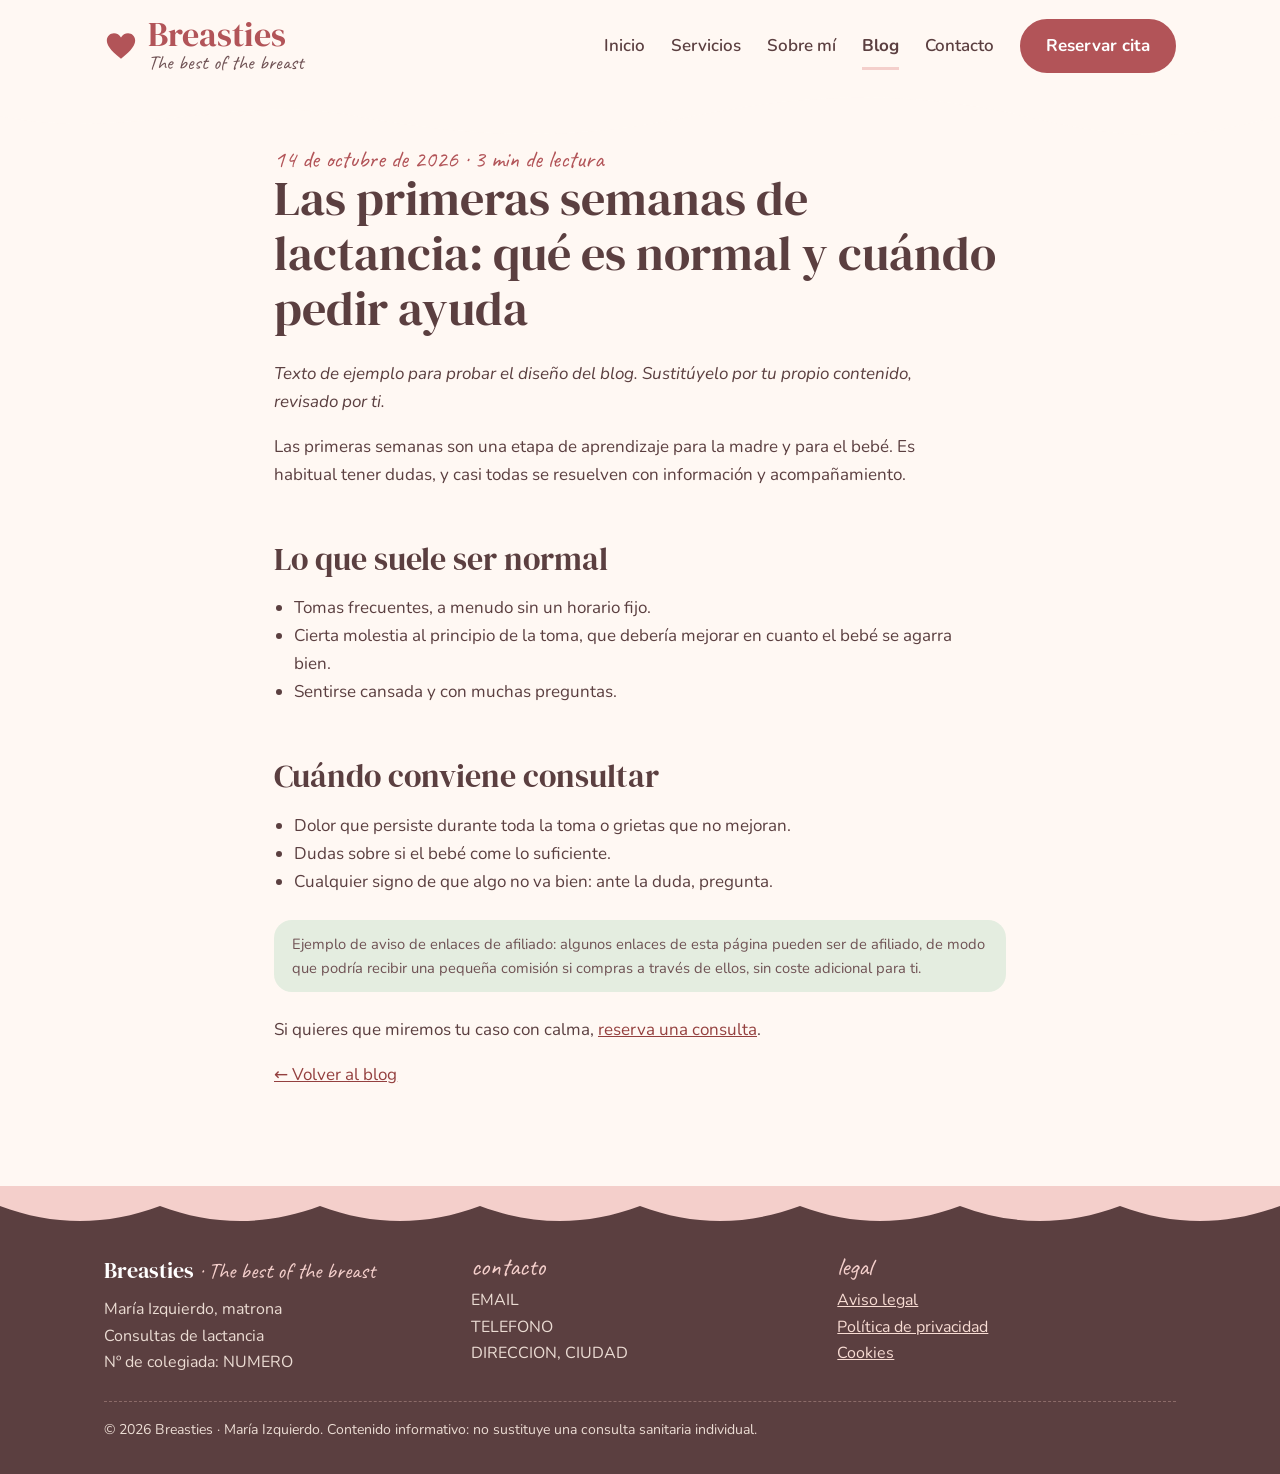
==== commit db28c26e: "Reservas con calculadora de precio, zonas por tiempo en coche, servicios reales y contacto Co-Author" ====
--- a/articulo-primeras-semanas.html
+++ b/articulo-primeras-semanas.html
@@ -41,6 +41,7 @@
           <li><a href="servicios.html">Servicios</a></li>
           <li><a href="sobre-mi.html">Sobre mí</a></li>
           <li><a href="blog.html" aria-current="page">Blog</a></li>
+          <li><a href="contacto.html">Contacto</a></li>
           <li><a class="boton" href="reservar.html">Reservar cita</a></li>
         </ul>
       </nav>
--- a/styles.css
+++ b/styles.css
@@ -436,3 +436,112 @@
   .escena { min-height: 500px; }
   .reserva-marco iframe { height: 820px; }
 }
+
+/* ============================================================
+   Servicios, calculadora de reservas y contacto
+   ============================================================ */
+[hidden] { display: none !important; }
+
+.grupo-titulo { text-align: center; margin: 0 0 30px; }
+.grupo-titulo .manuscrita { margin-bottom: 2px; }
+.grupo-titulo h2 { margin: 0; font-size: clamp(1.7rem, 3.6vw, 2.4rem); }
+
+.precios { display: flex; flex-wrap: wrap; gap: 6px 26px; }
+.precios .etq { display: block; font-family: var(--manuscrita); font-size: 1.4rem; line-height: 1; color: var(--tinta-suave); }
+.precios .precio { font-size: 1.9rem; }
+.precios .solo { font-family: var(--manuscrita); font-size: 1.4rem; line-height: 1.2; color: var(--tinta-suave); align-self: flex-end; }
+
+.tarjetas.una { grid-template-columns: minmax(0, 780px); justify-content: center; }
+.tarjeta.pack {
+  transform: none;
+  border-radius: 36px;
+  box-shadow: 0 10px 0 var(--oro);
+  border: 3px dashed var(--oro);
+}
+
+.tabla-simple { width: 100%; border-collapse: separate; border-spacing: 0; background: var(--crema-2); border-radius: 24px; overflow: hidden; }
+.tabla-simple th, .tabla-simple td { text-align: left; padding: 14px 20px; border-bottom: 1px dashed var(--rosa-fuerte); vertical-align: top; }
+.tabla-simple tr:last-child td { border-bottom: 0; }
+.tabla-simple th { font-family: var(--serif); font-weight: 400; font-size: 1.15rem; color: var(--acento-oscuro); background: var(--rosa-claro); }
+.tabla-simple .der { text-align: right; white-space: nowrap; font-weight: 700; color: var(--acento-oscuro); }
+.tabla-simple small { display: block; color: var(--tinta-suave); font-weight: 400; }
+.tabla-simple + .tabla-simple { margin-top: 24px; }
+.tabla-titulo { font-family: var(--serif); font-size: 1.5rem; margin: 36px 0 12px; }
+.tabla-titulo:first-child { margin-top: 0; }
+
+/* Calculadora de reservas */
+.calc fieldset {
+  border: 3px solid var(--rosa);
+  border-radius: 28px;
+  background: var(--crema-2);
+  padding: 14px 24px 24px;
+  margin: 0 0 24px;
+  min-width: 0;
+}
+.calc legend { font-family: var(--serif); font-size: 1.5rem; color: var(--acento-oscuro); padding: 0 12px; }
+.calc select {
+  font: inherit;
+  padding: 11px 16px;
+  border: 2px solid var(--rosa-fuerte);
+  border-radius: 18px;
+  background: #fff;
+  color: var(--tinta);
+  max-width: 100%;
+}
+.calc select#zona { width: 100%; }
+.calc input[type="radio"], .calc input[type="checkbox"] { accent-color: var(--acento); width: 20px; height: 20px; margin: 2px 0 0; flex: none; }
+.calc input:focus-visible, .calc select:focus-visible, .boton:focus-visible { outline: 3px solid var(--oro); outline-offset: 2px; }
+
+.modalidades { display: grid; grid-template-columns: repeat(auto-fit, minmax(min(240px, 100%), 1fr)); gap: 14px; }
+.modalidades label, .opcion {
+  display: flex;
+  gap: 12px;
+  align-items: flex-start;
+  border: 2px solid var(--rosa);
+  border-radius: 22px;
+  padding: 14px 18px;
+  cursor: pointer;
+  background: #fff;
+}
+.modalidades label:has(input:checked), .opcion:has(input:checked) { border-color: var(--acento); background: var(--rosa-claro); }
+.modalidades small { display: block; color: var(--tinta-suave); }
+
+.grupo-servicios h3 { margin: 22px 0 10px; font-size: 1.35rem; color: var(--acento-oscuro); }
+.grupo-servicios:first-child h3 { margin-top: 4px; }
+.opcion-fila { display: flex; gap: 10px; align-items: center; margin-bottom: 10px; flex-wrap: wrap; }
+.opcion-fila .opcion { flex: 1 1 300px; }
+.opcion-texto { display: flex; flex-direction: column; gap: 2px; }
+.opcion-titulo { font-weight: 700; }
+.opcion-detalle { font-size: .93rem; color: var(--tinta-suave); }
+.opcion-precios { font-size: .95rem; color: var(--acento-oscuro); font-weight: 700; }
+.opcion-fila.desactivada .opcion { opacity: .5; cursor: not-allowed; }
+
+.resumen-caja {
+  background: var(--crema-2);
+  border: 3px dashed var(--rosa-fuerte);
+  border-radius: 28px;
+  padding: 20px 24px;
+  margin-bottom: 24px;
+}
+.resumen-caja h2 { font-size: 1.6rem; margin: 0 0 10px; }
+.resumen-tabla { width: 100%; border-collapse: collapse; }
+.resumen-tabla td { padding: 7px 0; border-bottom: 1px dashed var(--rosa-fuerte); }
+.resumen-tabla td.der { text-align: right; white-space: nowrap; padding-left: 14px; }
+.resumen-tabla tr.total td { font-weight: 700; font-size: 1.15rem; border-bottom: 0; padding-top: 14px; color: var(--acento-oscuro); }
+.nota { font-size: .95rem; color: var(--tinta-suave); margin: 10px 0 0; }
+.nota.destacada { color: var(--acento-oscuro); font-weight: 700; }
+.error { color: #9b2c1a; font-weight: 700; margin: 10px 0 0; }
+.vacio { color: var(--tinta-suave); margin: 0; }
+
+button.boton { font: inherit; font-weight: 700; cursor: pointer; }
+button.boton:disabled { opacity: .45; cursor: not-allowed; transform: none; filter: none; }
+
+#banner-duracion {
+  background: var(--durazno);
+  border: 2px solid var(--oro);
+  border-radius: 22px;
+  padding: 14px 20px;
+  margin: 28px 0 16px;
+}
+
+.contacto-botones { display: flex; gap: 14px; flex-wrap: wrap; justify-content: center; margin: 0 0 36px; }
